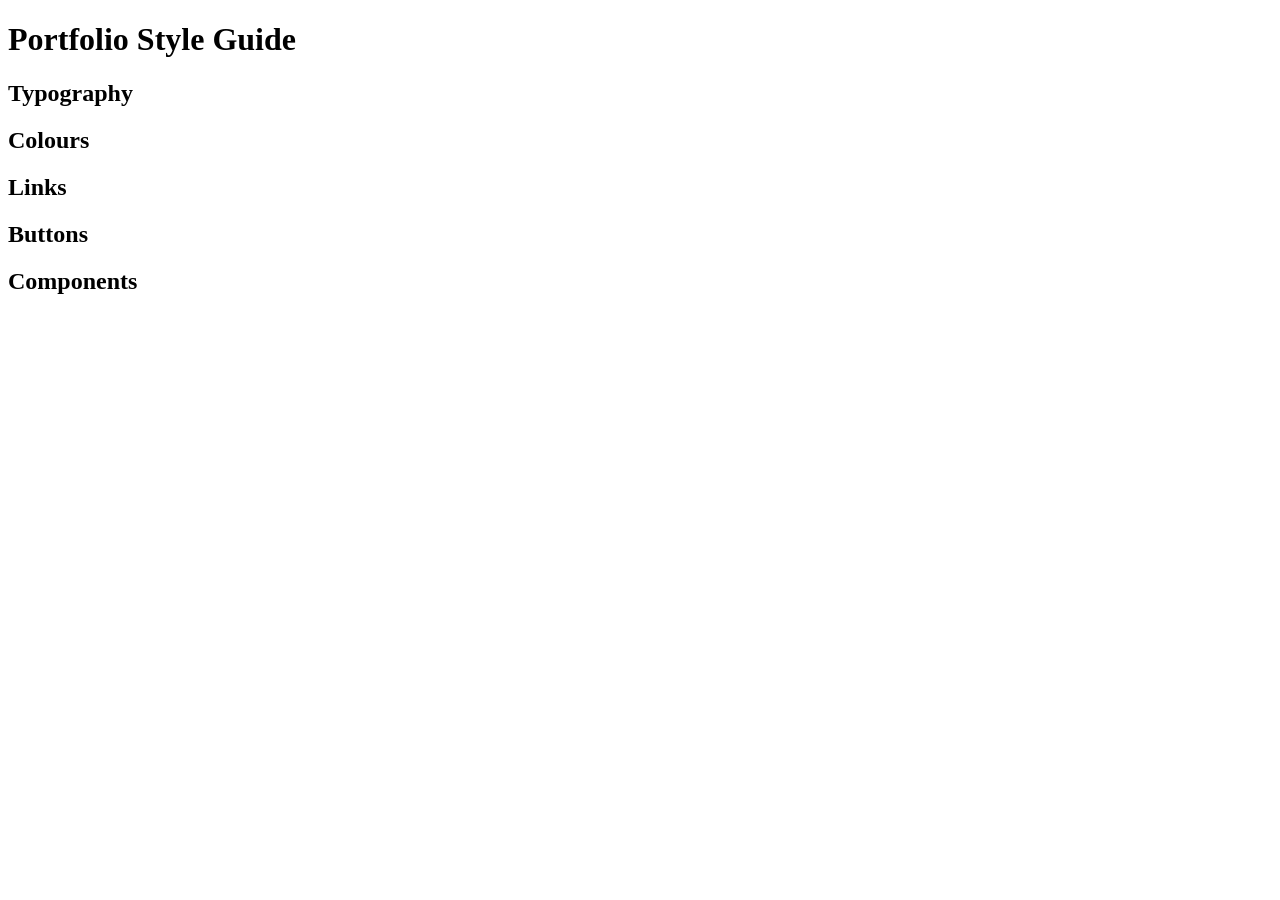
==== index.html @ 501a7be0 "Added Content" ====
<!DOCTYPE html>
<html lang="en">
    <head>
        <meta charset="utf-8">
        <meta name="viewport" content="width=device-width, initial-scale=1.0">
        <title>Portfolio</title>
        <link href = "main.css" rel="stylesheet">
    </head>

    <body>
        <header>
            <h1>Portfolio Style Guide</h1>       
        </header>
        
        <section>
            <h2>Typography</h2>
        </section>

        <section>
            <h2>Colours</h2>
        </section>

        <section>
            <h2>Links</h2>
        </section>

        <section>
            <h2>Buttons</h2>
        </section>

        <section>
            <h2>Components</h2>
        </section>

    </body>

</html>
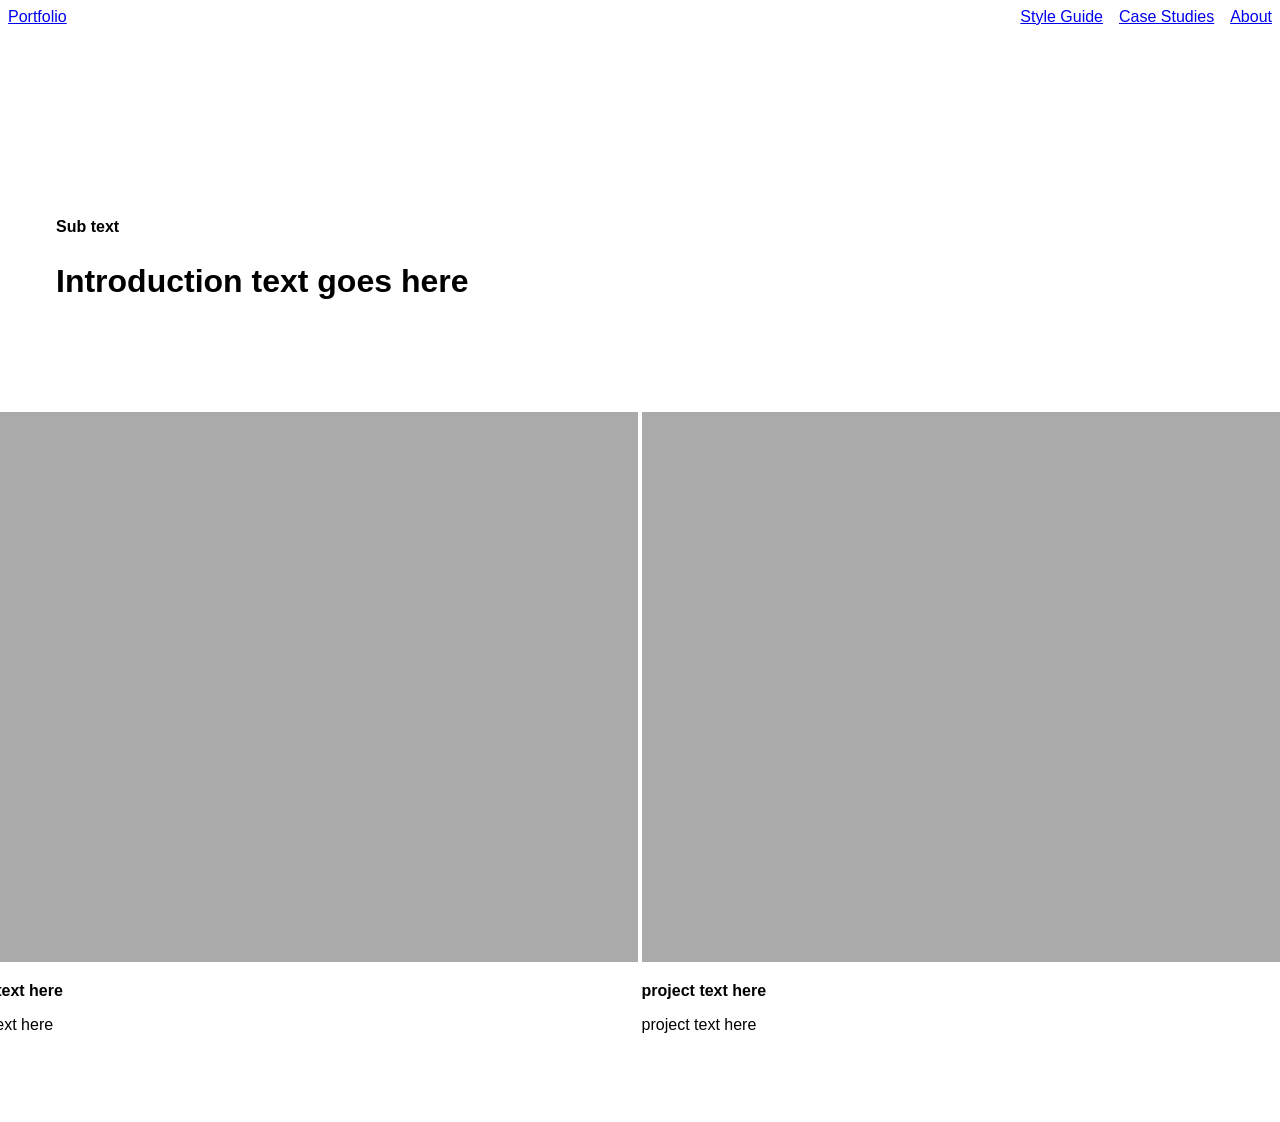
==== commit 17dad3d9: "Coded nav + landing Made nav bar + linked pages for them alongside making initial template" ====
--- a/index.html
+++ b/index.html
@@ -4,32 +4,37 @@
         <meta charset="utf-8">
         <meta name="viewport" content="width=device-width, initial-scale=1.0">
         <title>Portfolio</title>
-        <link href = "main.css" rel="stylesheet">
+        <link href = "css/main.css" rel="stylesheet">
     </head>
 
     <body>
         <header>
-            <h1>Portfolio Style Guide</h1>       
+            <a href ="index.html">Portfolio</a>
+            <div class=nav>
+                <a href="style-guide">Style Guide</a>
+                <a href="work.html">Case Studies</a>
+                <a href="about.html">About</a>
+            </div>       
         </header>
-        
-        <section>
-            <h2>Typography</h2>
-        </section>
 
         <section>
-            <h2>Colours</h2>
-        </section>
+            <div class="landing-page">
+                <h3>Sub text</h3>
+                <h2>Introduction text goes here</h2>
+            </div>
+            <div class="project-container">
+                <div class="project1">
+                    <img src="img/image 196.png" width="700" height="550" alt="Project 1">
+                    <h3>project text here</h3>
+                    <p>project text here</p>
+                </div>
+                <div class="project2">
+                    <img src="img/image 196.png" width="700" height="550" alt="Project 2">
+                    <h3>project text here</h3>
+                    <p>project text here</p>
+                </div>
 
-        <section>
-            <h2>Links</h2>
-        </section>
-
-        <section>
-            <h2>Buttons</h2>
-        </section>
-
-        <section>
-            <h2>Components</h2>
+            </div>
         </section>
 
     </body>
--- a/css/main.css
+++ b/css/main.css
@@ -0,0 +1,55 @@
+body {
+    font-family: "Helvetica", sans-serif;
+}
+
+h1 {
+    font-size: 2rem;
+    margin: 0;
+}
+
+h2 {
+    font-size: 2rem;
+}
+
+h3 {
+    font-size: 1rem;
+}
+
+a {
+    font-size: 1rem;
+    font-style: normal;
+}
+
+section {
+    padding-top: 2rem;
+}
+
+/* Header & Navigation */
+
+header {
+    display: flex;
+    align-items: center;
+}
+
+.nav {
+    display: flex;
+    gap: 1rem;
+    margin-left: auto;
+}
+
+/* Landing page */
+
+.landing-page {
+    padding-top: 6rem;
+    margin: 3rem;
+    max-width: 70%; 
+}
+
+.project-container {
+    display: flex;
+    align-items: center;
+    justify-content: center;
+    padding-top: 4rem;
+    padding-bottom: 4rem;
+    gap: 0.2rem;
+}
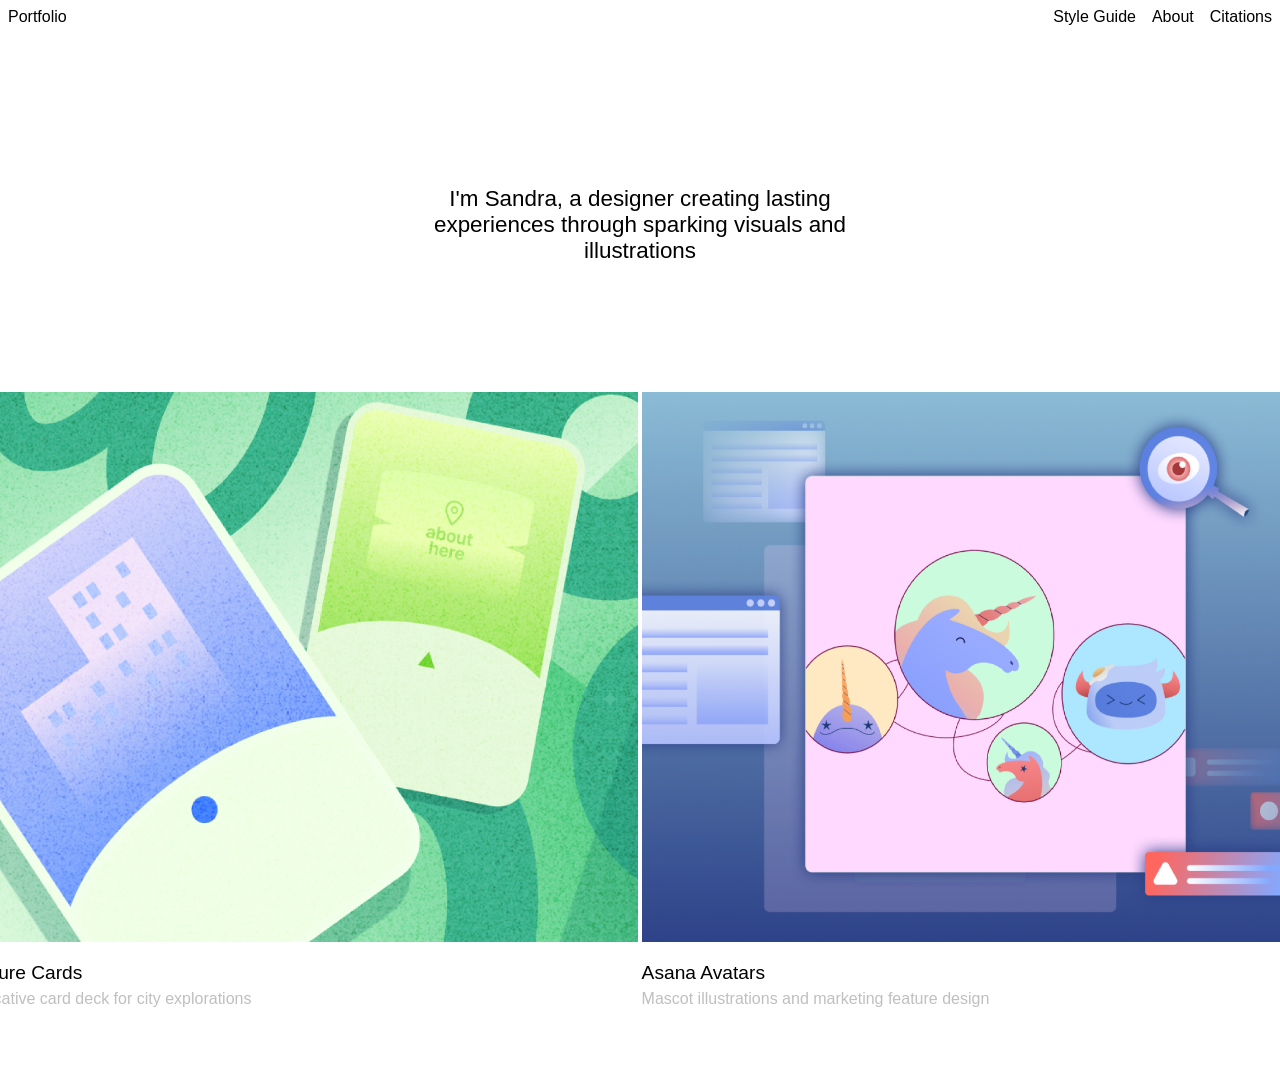
==== commit f0090439: "Coded layouts Made layouts for project pages and landing page + added page for citations  Also updat" ====
--- a/index.html
+++ b/index.html
@@ -11,27 +11,26 @@
         <header>
             <a href ="index.html">Portfolio</a>
             <div class=nav>
-                <a href="style-guide">Style Guide</a>
-                <a href="work.html">Case Studies</a>
+                <a href="style-guide.html">Style Guide</a>
                 <a href="about.html">About</a>
+                <a href="citations.html">Citations</a>
             </div>       
         </header>
 
         <section>
             <div class="landing-page">
-                <h3>Sub text</h3>
-                <h2>Introduction text goes here</h2>
+                <h1>I'm Sandra, a designer creating lasting experiences through sparking visuals and illustrations</h1>
             </div>
             <div class="project-container">
-                <div class="project1">
-                    <img src="img/image 196.png" width="700" height="550" alt="Project 1">
-                    <h3>project text here</h3>
-                    <p>project text here</p>
+                <div class="project">
+                    <a href="project-1.html"><img src="img/project-1.png" width="700" height="550" alt="Project 1"></a>
+                    <a href="project-1.html"><h2>Adventure Cards</h2></a>
+                    <h4>An intercative card deck for city explorations</h4>
                 </div>
-                <div class="project2">
-                    <img src="img/image 196.png" width="700" height="550" alt="Project 2">
-                    <h3>project text here</h3>
-                    <p>project text here</p>
+                <div class="project">
+                    <a href="project-2.html"><img src="img/project-2.png" width="700" height="550" alt="Project 2"></a>
+                    <a href="project-2.html"><h2>Asana Avatars</h2></a>
+                    <h4>Mascot illustrations and marketing feature design</h4>
                 </div>
 
             </div>
--- a/css/main.css
+++ b/css/main.css
@@ -2,22 +2,62 @@
     font-family: "Helvetica", sans-serif;
 }
 
+/* Giant header */
 h1 {
-    font-size: 2rem;
+    font-size: 1.4rem;
+    font-weight: normal;
     margin: 0;
 }
 
+/* Project header */
 h2 {
-    font-size: 2rem;
+    font-size: 1.2rem;
+    font-weight: normal;
+    margin: 0;
+    padding-top: 1rem;
+    padding-bottom: 0.4rem;
 }
 
 h3 {
     font-size: 1rem;
+    color: #BFBFBF;
+}
+
+/* Sub text */
+h4 {
+    font-size: 1rem;
+    color: #BFBFBF;
+    font-weight: normal;
+    margin: 0;
+    padding-bottom: 0.4rem;
+}
+
+p {
+    font-size: 1rem;
+    color: black;
+}
+
+.subheader {
+    color: #BFBFBF;
+    border-bottom-width: 1px;
+    border-bottom-style: solid;
+    border-bottom-color: BFBFBF;
 }
 
 a {
     font-size: 1rem;
     font-style: normal;
+    color: black;
+    text-decoration: none;
+}
+
+a:hover, a:checked {
+    color: #7C86FF;
+}
+
+a img:hover, img:checked {
+    opacity: 80%;
+    transition-duration: 200ms;
 }
 
 section {
@@ -40,9 +80,11 @@
 /* Landing page */
 
 .landing-page {
-    padding-top: 6rem;
-    margin: 3rem;
-    max-width: 70%; 
+    text-align: center;
+    padding-top: 8rem;
+    padding-bottom: 4rem;
+    max-width: 40%;
+    margin: auto;
 }
 
 .project-container {
@@ -52,4 +94,25 @@
     padding-top: 4rem;
     padding-bottom: 4rem;
     gap: 0.2rem;
-}+}
+
+.project {
+    display: flex;
+    flex-direction: column;
+    align-items: flex-start;
+}
+
+/* Project page */
+
+.project-sections {
+    padding-top: 4rem;
+}
+
+.project-content {
+    display: flex;
+    flex-direction: column;
+    text-align: center;
+    max-width: 700px;
+    margin: auto;
+}
+
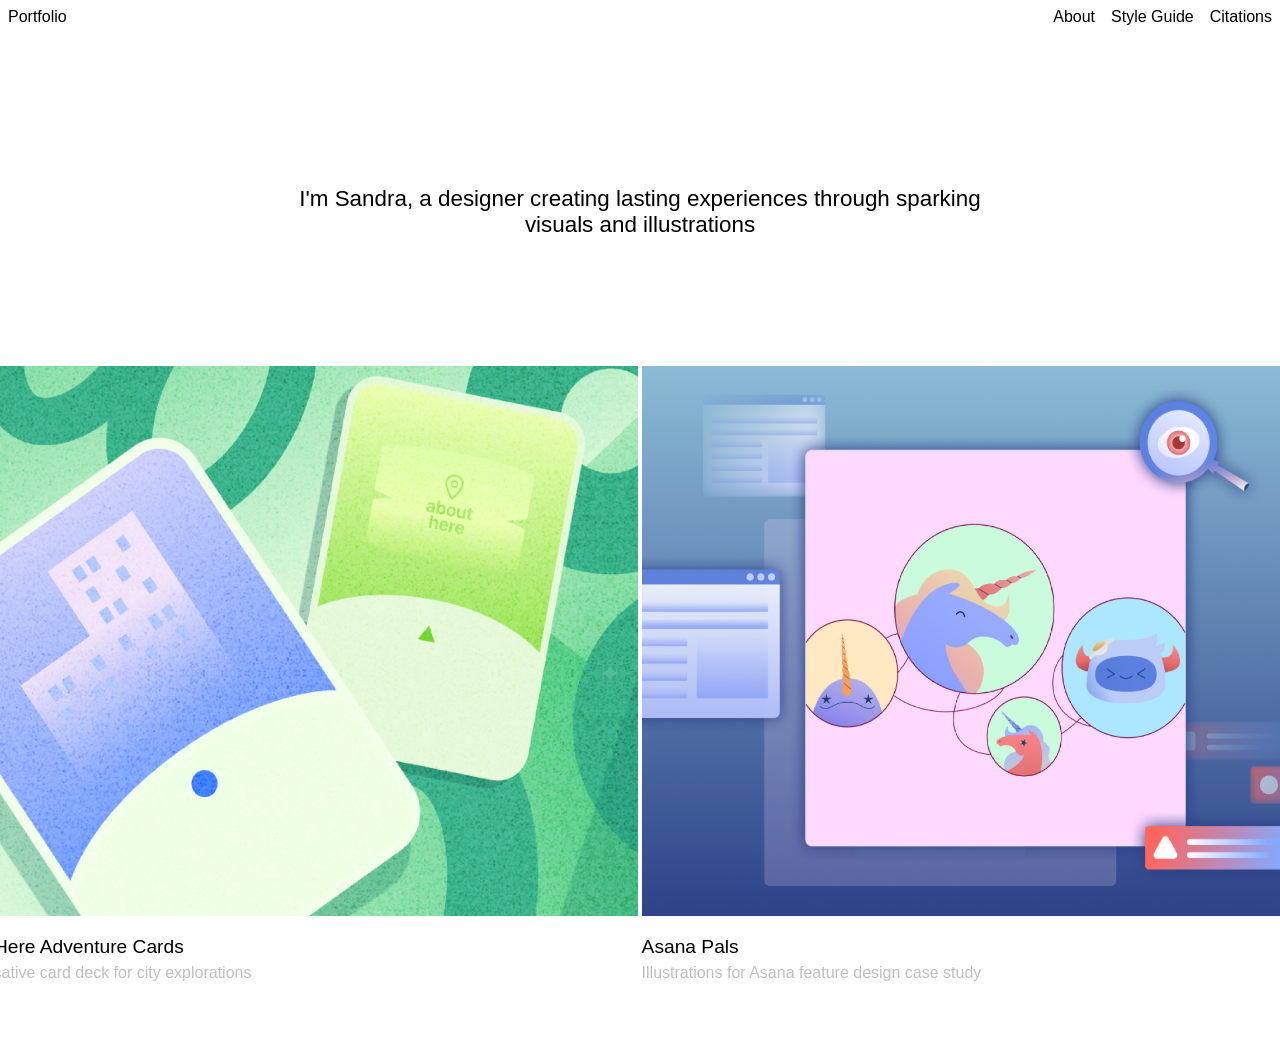
==== commit 87489cb7: "Coded design + projects" ====
--- a/index.html
+++ b/index.html
@@ -11,8 +11,8 @@
         <header>
             <a href ="index.html">Portfolio</a>
             <div class=nav>
+                <a href="about.html">About</a>
                 <a href="style-guide.html">Style Guide</a>
-                <a href="about.html">About</a>
                 <a href="citations.html">Citations</a>
             </div>       
         </header>
@@ -24,13 +24,13 @@
             <div class="project-container">
                 <div class="project">
                     <a href="project-1.html"><img src="img/project-1.png" width="700" height="550" alt="Project 1"></a>
-                    <a href="project-1.html"><h2>Adventure Cards</h2></a>
+                    <a href="project-1.html"><h2>About Here Adventure Cards</h2></a>
                     <h4>An intercative card deck for city explorations</h4>
                 </div>
                 <div class="project">
                     <a href="project-2.html"><img src="img/project-2.png" width="700" height="550" alt="Project 2"></a>
-                    <a href="project-2.html"><h2>Asana Avatars</h2></a>
-                    <h4>Mascot illustrations and marketing feature design</h4>
+                    <a href="project-2.html"><h2>Asana Pals</h2></a>
+                    <h4>Illustrations for Asana feature design case study</h4>
                 </div>
 
             </div>
--- a/css/main.css
+++ b/css/main.css
@@ -20,6 +20,7 @@
 
 h3 {
     font-size: 1rem;
+    font-weight: normal;
     color: #BFBFBF;
 }
 
@@ -34,14 +35,15 @@
 
 p {
     font-size: 1rem;
+    font-weight: lighter;
     color: black;
 }
 
-.subheader {
-    color: #BFBFBF;
+.underline {
     border-bottom-width: 1px;
     border-bottom-style: solid;
-    border-bottom-color: BFBFBF;
+    border-bottom-color: #BFBFBF;
+    padding-bottom: 1rem;
 }
 
 a {
@@ -52,7 +54,7 @@
 }
 
 a:hover, a:checked {
-    color: #7C86FF;
+    color: #E33D00;
 }
 
 a img:hover, img:checked {
@@ -83,7 +85,7 @@
     text-align: center;
     padding-top: 8rem;
     padding-bottom: 4rem;
-    max-width: 40%;
+    max-width: 700px;    
     margin: auto;
 }
 
@@ -111,8 +113,63 @@
 .project-content {
     display: flex;
     flex-direction: column;
-    text-align: center;
-    max-width: 700px;
+    text-align: left;
+    max-width: 700px;    
     margin: auto;
 }
 
+.project1-body {
+    background-color: #027A54;
+}
+
+.project1-body p, 
+.project1-body h2, 
+.project1-body h4, 
+.project1-body .underline, 
+.project1-body a {
+    color: #E8E8E8;
+    border-bottom-color: white;
+}
+
+.project1-body a:hover {
+    color: #D7FFB7;
+}
+
+.project2-body {
+    background-color: #253882;
+}
+.project2-body p, 
+.project2-body h2, 
+.project2-body h4, 
+.project2-body .underline, 
+.project2-body a {
+    color: #E8E8E8;
+    border-bottom-color: white;
+}
+
+.project2-body a:hover {
+    color: #90C1D9;
+}
+
+/* Biography */
+
+.bio-container {
+    display: flex;
+    flex-direction: column;
+    padding: 2rem;
+}
+
+.bio-content {
+    display: flex;
+    flex-direction: column;
+    text-align: left;
+    max-width: 700px;    
+    margin: auto;
+}
+
+.bio-imgs {
+    display: flex;
+    justify-content: center;
+    gap: 0.2rem;
+    padding-top: 1rem;
+}
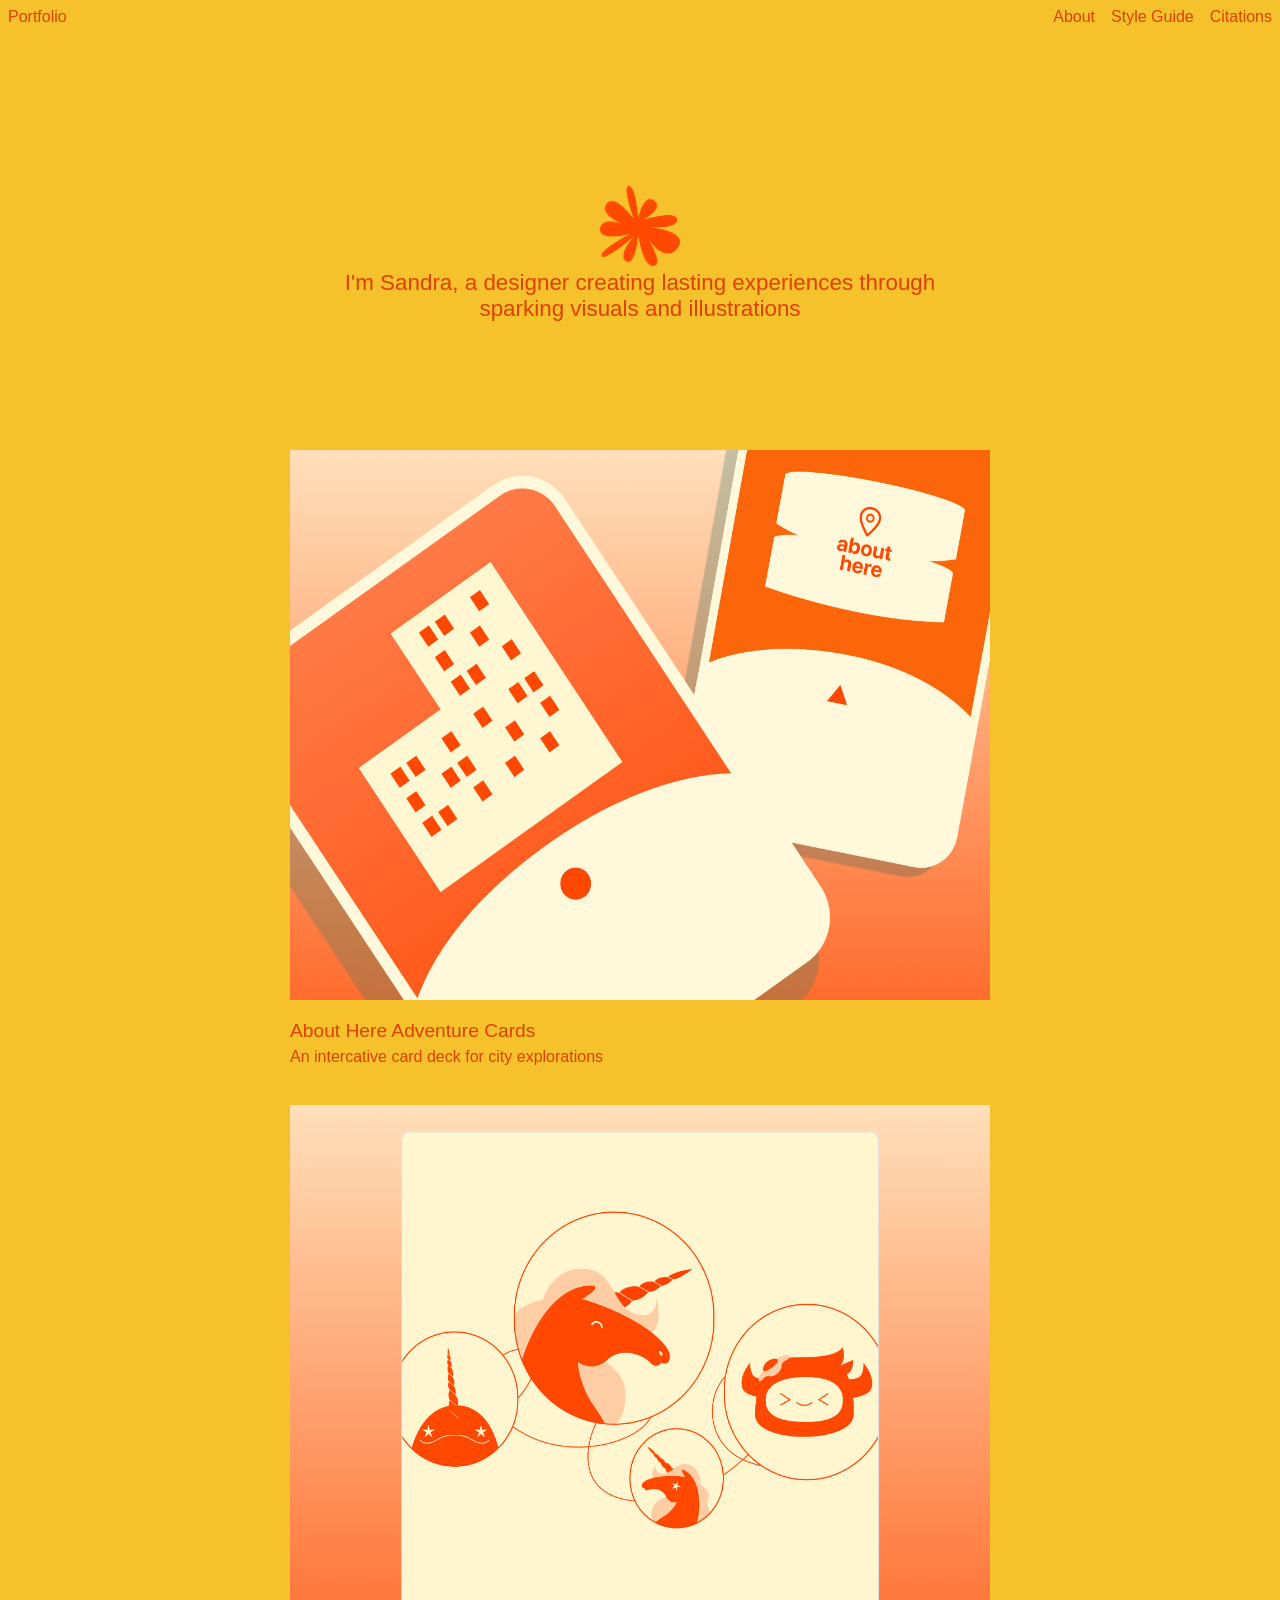
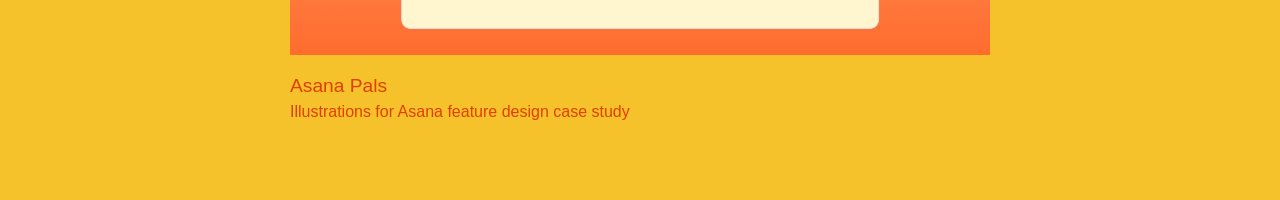
==== commit 9b8382e6: "Updated Design" ====
--- a/index.html
+++ b/index.html
@@ -7,7 +7,7 @@
         <link href = "css/main.css" rel="stylesheet">
     </head>
 
-    <body>
+    <body class="landing-body">
         <header>
             <a href ="index.html">Portfolio</a>
             <div class=nav>
@@ -19,6 +19,7 @@
 
         <section>
             <div class="landing-page">
+                <img src="img/flower-logo.png" width="80" height="80" alt="logo">
                 <h1>I'm Sandra, a designer creating lasting experiences through sparking visuals and illustrations</h1>
             </div>
             <div class="project-container">
--- a/css/main.css
+++ b/css/main.css
@@ -85,17 +85,25 @@
     text-align: center;
     padding-top: 8rem;
     padding-bottom: 4rem;
-    max-width: 700px;    
+    max-width: 600px;    
     margin: auto;
 }
 
+.landing-body, 
+.landing-body a, 
+.landing-body h4 {
+    background-color: #F5C22B;
+    color: #E03F00;
+}
+
 .project-container {
     display: flex;
+    flex-direction: column;
     align-items: center;
     justify-content: center;
     padding-top: 4rem;
     padding-bottom: 4rem;
-    gap: 0.2rem;
+    gap: 2rem;
 }
 
 .project {
@@ -116,6 +124,13 @@
     text-align: left;
     max-width: 700px;    
     margin: auto;
+}
+
+.project-details {
+    display: flex;
+    justify-content: left;
+    gap: 2rem;
+    padding-top: 2rem;
 }
 
 .project1-body {
@@ -159,6 +174,16 @@
     padding: 2rem;
 }
 
+.bio-body {
+    background-color: #FDFF73;
+}
+
+.bio-body p, 
+.bio-body h3, 
+.bio-body a {
+    color: #E03F00;
+}
+
 .bio-content {
     display: flex;
     flex-direction: column;
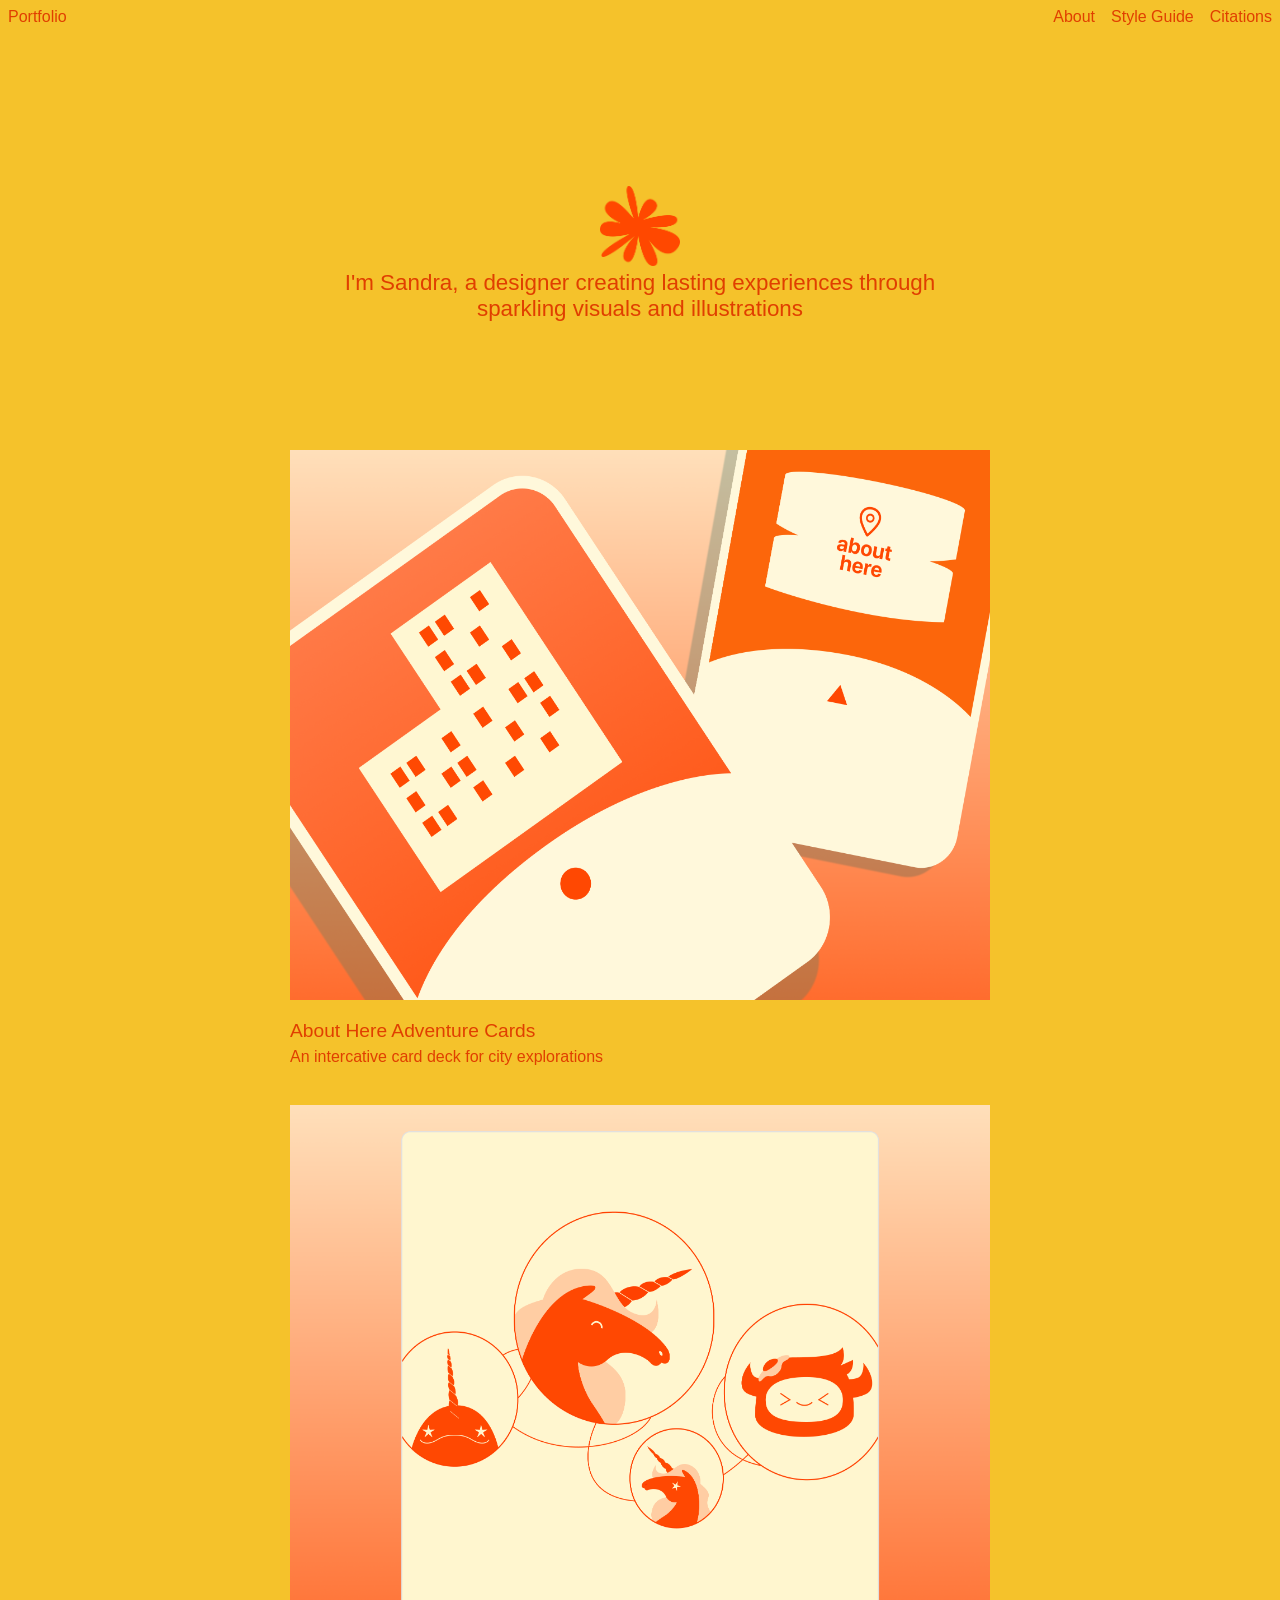
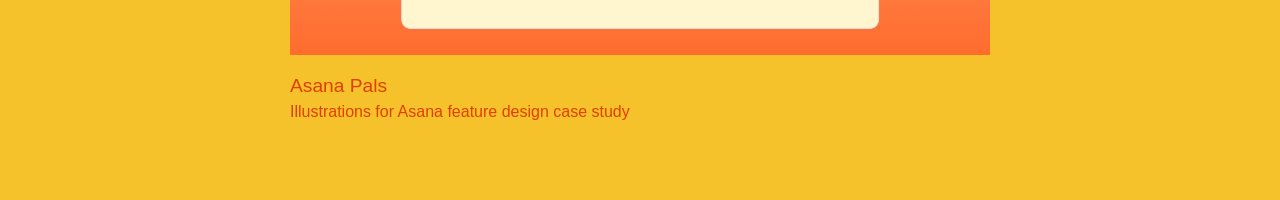
==== commit fc185650: "Updated Design" ====
--- a/index.html
+++ b/index.html
@@ -20,7 +20,7 @@
         <section>
             <div class="landing-page">
                 <img src="img/flower-logo.png" width="80" height="80" alt="logo">
-                <h1>I'm Sandra, a designer creating lasting experiences through sparking visuals and illustrations</h1>
+                <h1>I'm Sandra, a designer creating lasting experiences through sparkling visuals and illustrations</h1>
             </div>
             <div class="project-container">
                 <div class="project">
--- a/css/main.css
+++ b/css/main.css
@@ -89,11 +89,22 @@
     margin: auto;
 }
 
-.landing-body, 
+.landing-body,
+.bio-body,
 .landing-body a, 
-.landing-body h4 {
+.landing-body h4,
+.bio-body p,
+.bio-body h3,
+.bio-body a {
     background-color: #F5C22B;
     color: #E03F00;
+}
+
+.landing-body a:hover,
+.bio-body a:hover,
+.landing-body:checked, 
+.bio-body a:checked {
+    color: #FA5A1F;
 }
 
 .project-container {
@@ -174,16 +185,6 @@
     padding: 2rem;
 }
 
-.bio-body {
-    background-color: #FDFF73;
-}
-
-.bio-body p, 
-.bio-body h3, 
-.bio-body a {
-    color: #E03F00;
-}
-
 .bio-content {
     display: flex;
     flex-direction: column;
@@ -198,3 +199,22 @@
     gap: 0.2rem;
     padding-top: 1rem;
 }
+
+/* Style Guide */
+
+.style-container {
+    display: flex;
+    flex-direction: column;
+    padding: 2rem;
+}
+
+.style-content {
+    display: flex;
+    flex-direction: column;
+    text-align: left;
+    max-width: 700px;    
+    margin: auto;
+}
+
+
+
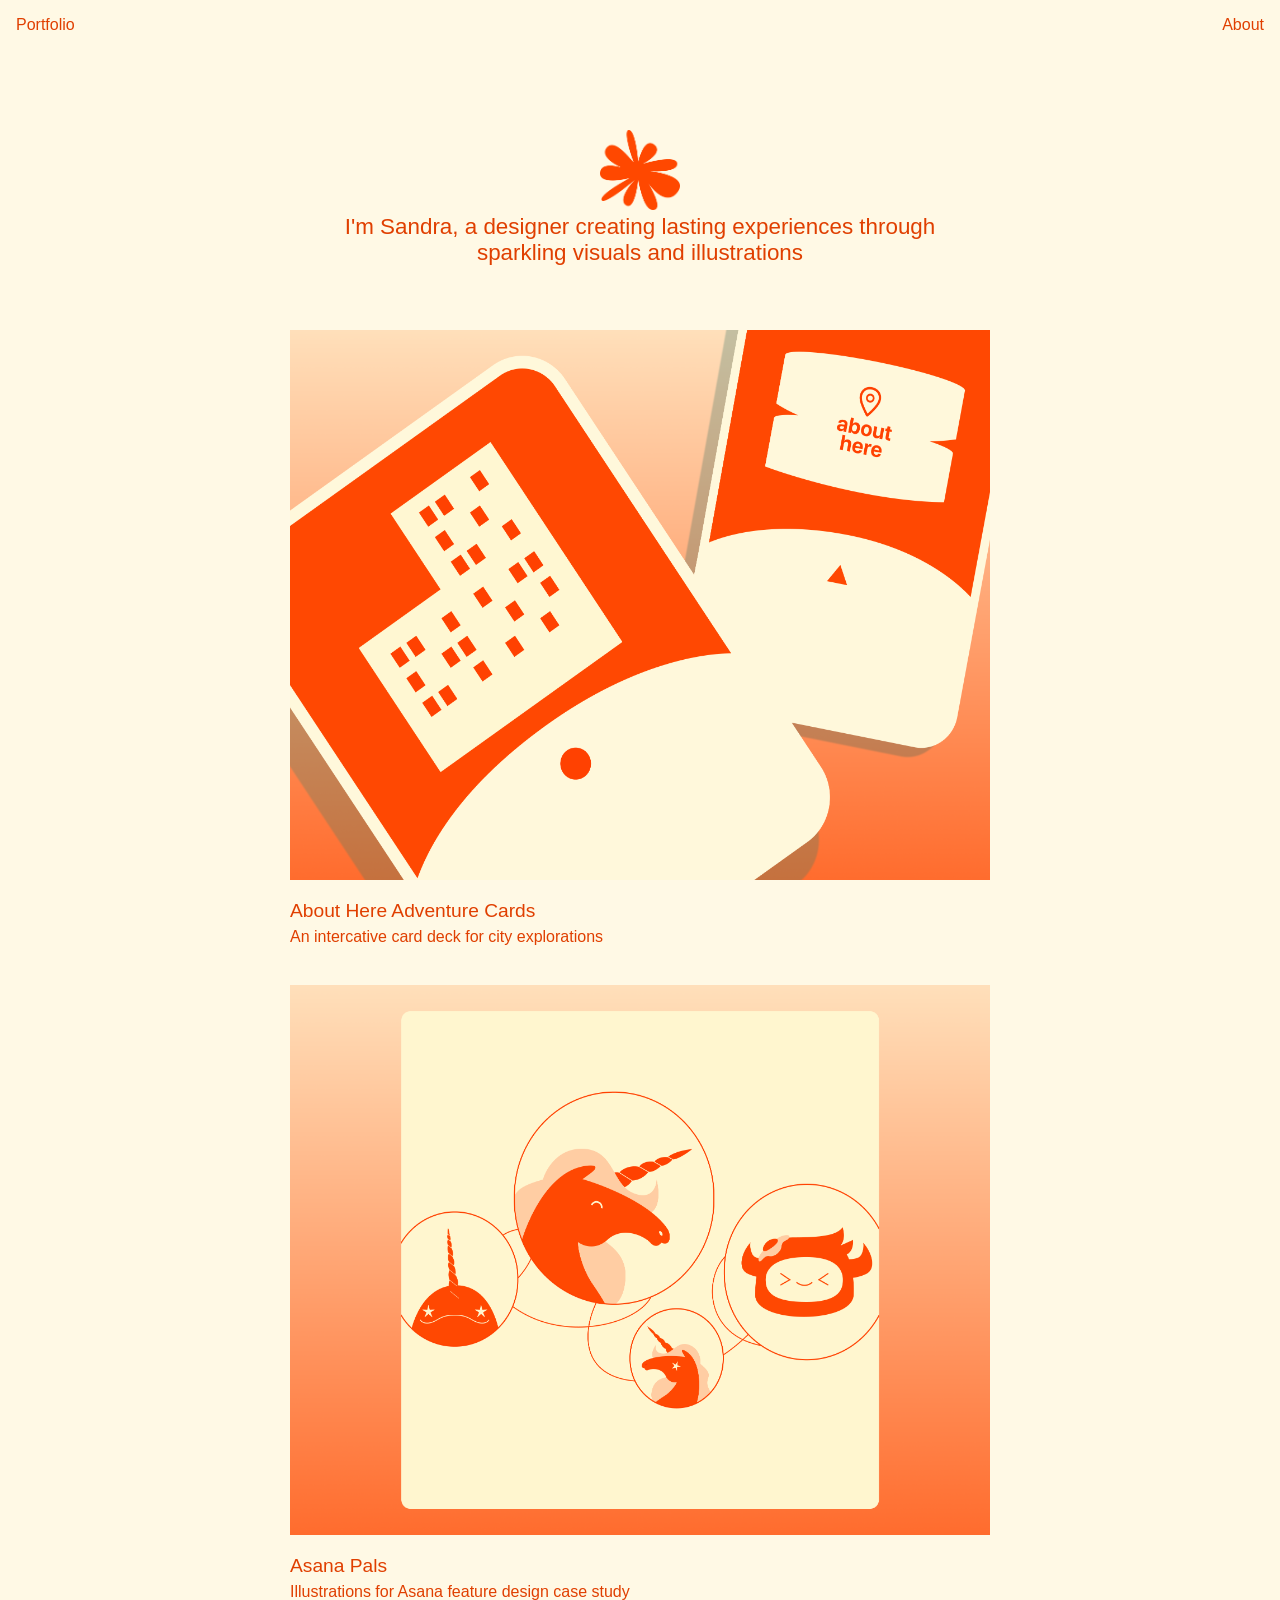
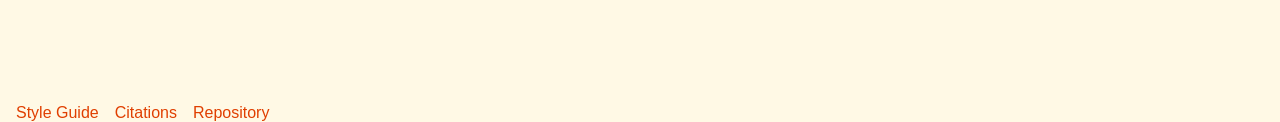
==== commit 5936ed43: "Updated Visuals and Footer" ====
--- a/index.html
+++ b/index.html
@@ -5,6 +5,7 @@
         <meta name="viewport" content="width=device-width, initial-scale=1.0">
         <title>Portfolio</title>
         <link href = "css/main.css" rel="stylesheet">
+        <link href = "css/branding.css" rel="stylesheet">
     </head>
 
     <body class="landing-body">
@@ -12,8 +13,6 @@
             <a href ="index.html">Portfolio</a>
             <div class=nav>
                 <a href="about.html">About</a>
-                <a href="style-guide.html">Style Guide</a>
-                <a href="citations.html">Citations</a>
             </div>       
         </header>
 
@@ -36,7 +35,12 @@
 
             </div>
         </section>
-
     </body>
 
+    <footer>
+        <a href="style-guide.html">Style Guide</a>
+        <a href="citations.html">Citations</a>
+        <a href="https://github.com/sankca/339-portfolio.git">Repository</a>
+    </footer>
+
 </html>
--- a/css/main.css
+++ b/css/main.css
@@ -1,5 +1,10 @@
 body {
     font-family: "Helvetica", sans-serif;
+    display: flex;
+    flex-direction: column;
+    height: 100vh;
+    margin: 0;
+    padding: 1rem;
 }
 
 /* Giant header */
@@ -79,142 +84,11 @@
     margin-left: auto;
 }
 
-/* Landing page */
+/* Footer */
 
-.landing-page {
-    text-align: center;
-    padding-top: 8rem;
-    padding-bottom: 4rem;
-    max-width: 600px;    
-    margin: auto;
+footer {
+    display: flex;
+    gap: 1rem;
+    padding-top: 2rem;
+    margin-top: auto;
 }
-
-.landing-body,
-.bio-body,
-.landing-body a, 
-.landing-body h4,
-.bio-body p,
-.bio-body h3,
-.bio-body a {
-    background-color: #F5C22B;
-    color: #E03F00;
-}
-
-.landing-body a:hover,
-.bio-body a:hover,
-.landing-body:checked, 
-.bio-body a:checked {
-    color: #FA5A1F;
-}
-
-.project-container {
-    display: flex;
-    flex-direction: column;
-    align-items: center;
-    justify-content: center;
-    padding-top: 4rem;
-    padding-bottom: 4rem;
-    gap: 2rem;
-}
-
-.project {
-    display: flex;
-    flex-direction: column;
-    align-items: flex-start;
-}
-
-/* Project page */
-
-.project-sections {
-    padding-top: 4rem;
-}
-
-.project-content {
-    display: flex;
-    flex-direction: column;
-    text-align: left;
-    max-width: 700px;    
-    margin: auto;
-}
-
-.project-details {
-    display: flex;
-    justify-content: left;
-    gap: 2rem;
-    padding-top: 2rem;
-}
-
-.project1-body {
-    background-color: #027A54;
-}
-
-.project1-body p, 
-.project1-body h2, 
-.project1-body h4, 
-.project1-body .underline, 
-.project1-body a {
-    color: #E8E8E8;
-    border-bottom-color: white;
-}
-
-.project1-body a:hover {
-    color: #D7FFB7;
-}
-
-.project2-body {
-    background-color: #253882;
-}
-.project2-body p, 
-.project2-body h2, 
-.project2-body h4, 
-.project2-body .underline, 
-.project2-body a {
-    color: #E8E8E8;
-    border-bottom-color: white;
-}
-
-.project2-body a:hover {
-    color: #90C1D9;
-}
-
-/* Biography */
-
-.bio-container {
-    display: flex;
-    flex-direction: column;
-    padding: 2rem;
-}
-
-.bio-content {
-    display: flex;
-    flex-direction: column;
-    text-align: left;
-    max-width: 700px;    
-    margin: auto;
-}
-
-.bio-imgs {
-    display: flex;
-    justify-content: center;
-    gap: 0.2rem;
-    padding-top: 1rem;
-}
-
-/* Style Guide */
-
-.style-container {
-    display: flex;
-    flex-direction: column;
-    padding: 2rem;
-}
-
-.style-content {
-    display: flex;
-    flex-direction: column;
-    text-align: left;
-    max-width: 700px;    
-    margin: auto;
-}
-
-
-
--- a/css/branding.css
+++ b/css/branding.css
@@ -0,0 +1,138 @@
+/* Landing page */
+
+.landing-page {
+    text-align: center;
+    padding-top: 4rem;
+    max-width: 600px;    
+    margin: auto;
+}
+
+.landing-body,
+.bio-body,
+.landing-body a, 
+.landing-body h4,
+.bio-body p,
+.bio-body h3,
+.bio-body a {
+    background-color: #FFF9E5;
+    color: #E03F00;
+}
+
+.landing-body a:hover,
+.bio-body a:hover,
+.landing-body:checked, 
+.bio-body a:checked {
+    color: #FA5A1F;
+}
+
+.project-container {
+    display: flex;
+    flex-direction: column;
+    align-items: center;
+    justify-content: center;
+    padding-top: 4rem;
+    padding-bottom: 4rem;
+    gap: 2rem;
+}
+
+.project {
+    display: flex;
+    flex-direction: column;
+    align-items: flex-start;
+}
+
+/* Project page */
+
+.project-sections {
+    padding-top: 4rem;
+}
+
+.project-content {
+    display: flex;
+    flex-direction: column;
+    text-align: left;
+    max-width: 700px;    
+    margin: auto;
+}
+
+.project-details {
+    display: flex;
+    justify-content: left;
+    gap: 2rem;
+    padding-top: 2rem;
+}
+
+.project1-body {
+    background-color: #027A54;
+}
+
+.project1-body p, 
+.project1-body h2, 
+.project1-body h4, 
+.project1-body .underline, 
+.project1-body a {
+    color: #E8E8E8;
+    border-bottom-color: white;
+}
+
+.project1-body a:hover {
+    color: #D7FFB7;
+}
+
+.project2-body {
+    background-color: #253882;
+}
+.project2-body p, 
+.project2-body h2, 
+.project2-body h4, 
+.project2-body .underline, 
+.project2-body a {
+    color: #E8E8E8;
+    border-bottom-color: white;
+}
+
+.project2-body a:hover {
+    color: #90C1D9;
+}
+
+/* Biography */
+
+.bio-container {
+    display: flex;
+    flex-direction: column;
+    padding: 2rem;
+}
+
+.bio-content {
+    display: flex;
+    flex-direction: column;
+    text-align: left;
+    max-width: 700px;    
+    margin: auto;
+}
+
+.bio-imgs {
+    display: flex;
+    justify-content: center;
+    gap: 0.2rem;
+    padding-top: 1rem;
+}
+
+/* Style Guide */
+
+.style-container {
+    display: flex;
+    flex-direction: column;
+    padding: 2rem;
+}
+
+.style-content {
+    display: flex;
+    flex-direction: column;
+    text-align: left;
+    max-width: 700px;    
+    margin: auto;
+}
+
+
+
